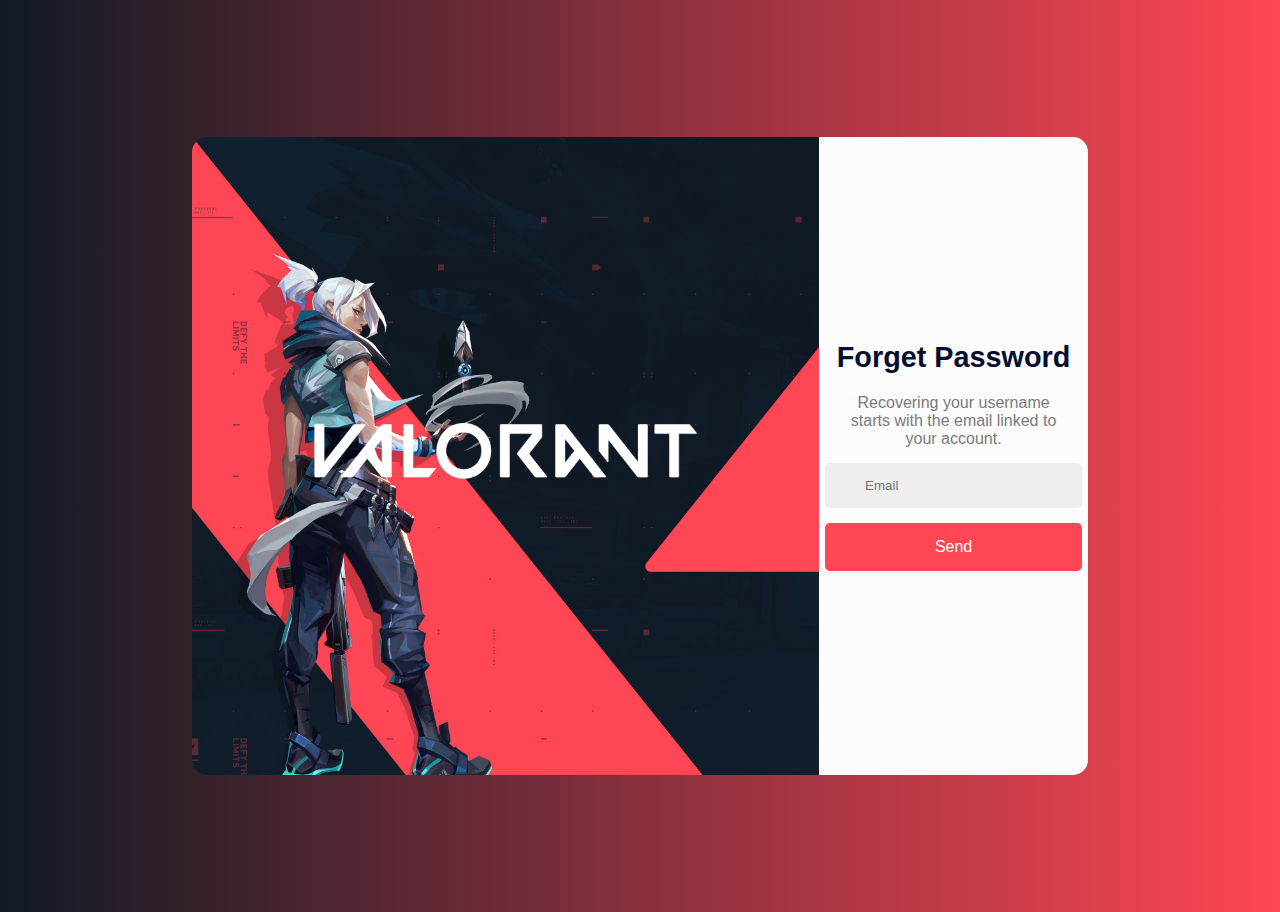
==== WebsiteProject/FogetPassword/ForgetPassword.html @ 7afcaa93 "updated version" ====
<!DOCTYPE html>
<html lang="en">
<head>
    <meta charset="UTF-8">
    <meta name="viewport" content="width=device-width, initial-scale=1.0">
    <title>Forget Password</title>
    <link rel="stylesheet" href="./css/style.css">
</head>
<body>
    <div class="ForgetPassword">
        <div class="container">
            <div class="row row-backgroundForgetPassword">
                <div class="col-backgroundForgetPassword center">
                    <img src="./imgs/logo.png" alt="" width="70%" height="70%">
                </div>
                <div class="col-ForgetPasswordPanal">
                    <div class="container">
                        <div class="rowForgetPassword center">
                            <div class="colForm">
                                <h3 class="ForgetPasswordTitle">
                                    Forget Password
                                </h3>
                                <form action="" class="ForgetPasswordForm" id="ForgetPassword">
                                    <p style="color: #7A7A7A; text-align: center;">
                                        Recovering your username <br> starts with the email linked to <br> your account.
                                    </p>
                                    <div class="email">
                                        <input type="email" id="email" name="email" placeholder="Email" required>
                                    </div>
                                    <div class="submitBtn">
                                        <a href="">Send</a>
                                    </div>
                                </form>
                            </div>
                        </div>
                    </div>
                </div>
            </div>
        </div>
    </div>
</body>
</html>
---- WebsiteProject/FogetPassword/css/style.css ----
*{
    margin: auto;
    padding: 0px;
    color: white;
    font-family: 'FF Mark W05', sans-serif;;
}
body{
    width: 100%;
    height: 57em;
    display: flex;
    justify-content: center;
    align-items: center;
    background-image: linear-gradient(to left, #FF4654, #101A24);
}


.center{
    display: flex;
    align-items: center;
    justify-content: center;
    flex-direction: column;
}


.ForgetPassword{
    width: 70%;
    height: 70%;
}

.container{
    width: 100%;
    height: 100%;
}

.row{
    display: flex;
    height: 100%;
}

.col-backgroundForgetPassword{
    width: 70%;
    height: 100%;
    background-image: url('../imgs/backgroundLogin.jpg');
    background-size: cover;
    border-radius: 15px 0px 0px 15px;
}

.col-ForgetPasswordPanal{
    width: 30%;
    height: 100%;
    background-color: #fcfcfc;
    border-radius: 0px 15px 15px 0px;
}

.col-ForgetPasswordPanal h3{
    color: #040c30;
}

.rowForgetPassword{
    height: 100%;
}

.ForgetPasswordTitle{
    font-size: 1.8em;
    text-align: center;
    margin-bottom: 20px;
}

.ForgetPasswordForm .email{
    margin: 15px 0px;
}

.ForgetPasswordForm input{
    padding: 15px 40px;
    color: black;
    box-sizing: border-box;
    display: block;
    outline: none;
    border: none;
    background-color: #eeeeee;
    border-radius: 5px;
}

.ForgetPasswordForm input:focus{
    border:1px solid black;
}

.ForgetPasswordForm .submitBtn{
    text-align: center;
}

.ForgetPasswordForm .submitBtn a{
    padding: 15px 40px;
    color: black;
    box-sizing: border-box;
    display: block;
    outline: none;
    border: none;
    color: white;
    background-color: #FF4654;
    text-decoration: none;
    transition: all ease 0.25s;
    border-radius: 5px;
}

.ForgetPasswordForm .submitBtn a:hover{
    background-color: white;
    color: #FF4654;
}
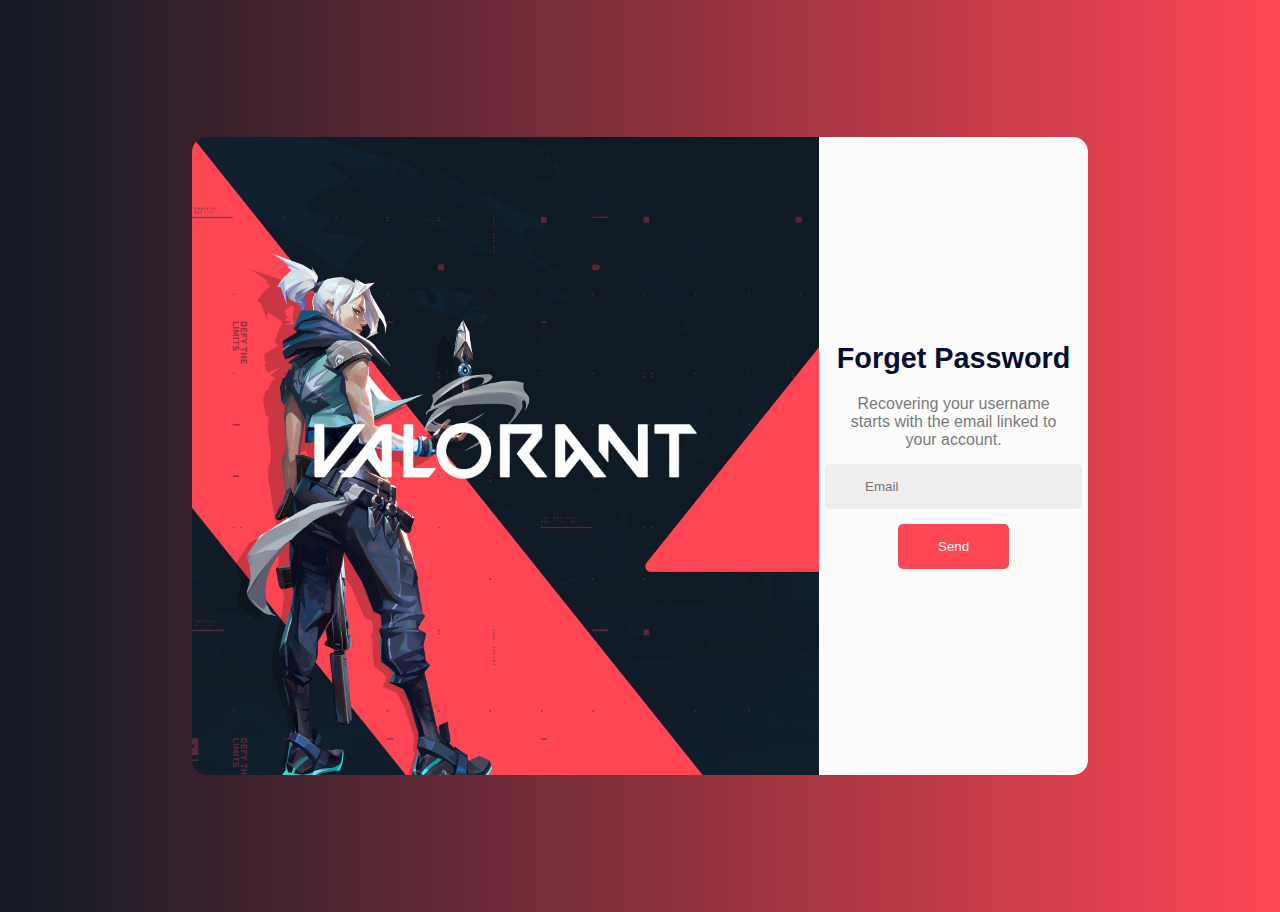
==== commit b14125e7: "Version 0.8" ====
--- a/WebsiteProject/FogetPassword/ForgetPassword.html
+++ b/WebsiteProject/FogetPassword/ForgetPassword.html
@@ -1,11 +1,13 @@
 <!DOCTYPE html>
 <html lang="en">
+
 <head>
     <meta charset="UTF-8">
     <meta name="viewport" content="width=device-width, initial-scale=1.0">
     <title>Forget Password</title>
     <link rel="stylesheet" href="./css/style.css">
 </head>
+
 <body>
     <div class="ForgetPassword">
         <div class="container">
@@ -28,7 +30,7 @@
                                         <input type="email" id="email" name="email" placeholder="Email" required>
                                     </div>
                                     <div class="submitBtn">
-                                        <a href="">Send</a>
+                                        <button onclick="sendreset()">Send</button>
                                     </div>
                                 </form>
                             </div>
@@ -38,5 +40,26 @@
             </div>
         </div>
     </div>
+    <script>
+        async function sendreset() {
+            var email = document.getElementById('email').value;
+
+            try {
+                const response = await fetch('users.json');
+                const users = await response.json();
+
+                const user = users.find(u => u.email === email);
+
+                if (user) {
+                    alert('A password reset link has been sent to ' + email);
+                } else {
+                    alert('User with this email does not exist');
+                }
+            } catch (error) {
+                console.error('Error fetching user data:', error);
+            }
+        }
+    </script>
 </body>
+
 </html>--- a/WebsiteProject/FogetPassword/css/style.css
+++ b/WebsiteProject/FogetPassword/css/style.css
@@ -1,10 +1,12 @@
-*{
+* {
     margin: auto;
     padding: 0px;
     color: white;
-    font-family: 'FF Mark W05', sans-serif;;
+    font-family: 'FF Mark W05', sans-serif;
+    ;
 }
-body{
+
+body {
     width: 100%;
     height: 57em;
     display: flex;
@@ -13,31 +15,29 @@
     background-image: linear-gradient(to left, #FF4654, #101A24);
 }
 
-
-.center{
+.center {
     display: flex;
     align-items: center;
     justify-content: center;
     flex-direction: column;
 }
 
-
-.ForgetPassword{
+.ForgetPassword {
     width: 70%;
     height: 70%;
 }
 
-.container{
+.container {
     width: 100%;
     height: 100%;
 }
 
-.row{
+.row {
     display: flex;
     height: 100%;
 }
 
-.col-backgroundForgetPassword{
+.col-backgroundForgetPassword {
     width: 70%;
     height: 100%;
     background-image: url('../imgs/backgroundLogin.jpg');
@@ -45,32 +45,32 @@
     border-radius: 15px 0px 0px 15px;
 }
 
-.col-ForgetPasswordPanal{
+.col-ForgetPasswordPanal {
     width: 30%;
     height: 100%;
     background-color: #fcfcfc;
     border-radius: 0px 15px 15px 0px;
 }
 
-.col-ForgetPasswordPanal h3{
+.col-ForgetPasswordPanal h3 {
     color: #040c30;
 }
 
-.rowForgetPassword{
+.rowForgetPassword {
     height: 100%;
 }
 
-.ForgetPasswordTitle{
+.ForgetPasswordTitle {
     font-size: 1.8em;
     text-align: center;
     margin-bottom: 20px;
 }
 
-.ForgetPasswordForm .email{
+.ForgetPasswordForm .email {
     margin: 15px 0px;
 }
 
-.ForgetPasswordForm input{
+.ForgetPasswordForm input {
     padding: 15px 40px;
     color: black;
     box-sizing: border-box;
@@ -81,15 +81,15 @@
     border-radius: 5px;
 }
 
-.ForgetPasswordForm input:focus{
-    border:1px solid black;
+.ForgetPasswordForm input:focus {
+    border: 1px solid black;
 }
 
-.ForgetPasswordForm .submitBtn{
+.ForgetPasswordForm .submitBtn {
     text-align: center;
 }
 
-.ForgetPasswordForm .submitBtn a{
+.ForgetPasswordForm .submitBtn button {
     padding: 15px 40px;
     color: black;
     box-sizing: border-box;
@@ -103,9 +103,7 @@
     border-radius: 5px;
 }
 
-.ForgetPasswordForm .submitBtn a:hover{
+.ForgetPasswordForm .submitBtn button:hover {
     background-color: white;
     color: #FF4654;
-}
-
-
+}